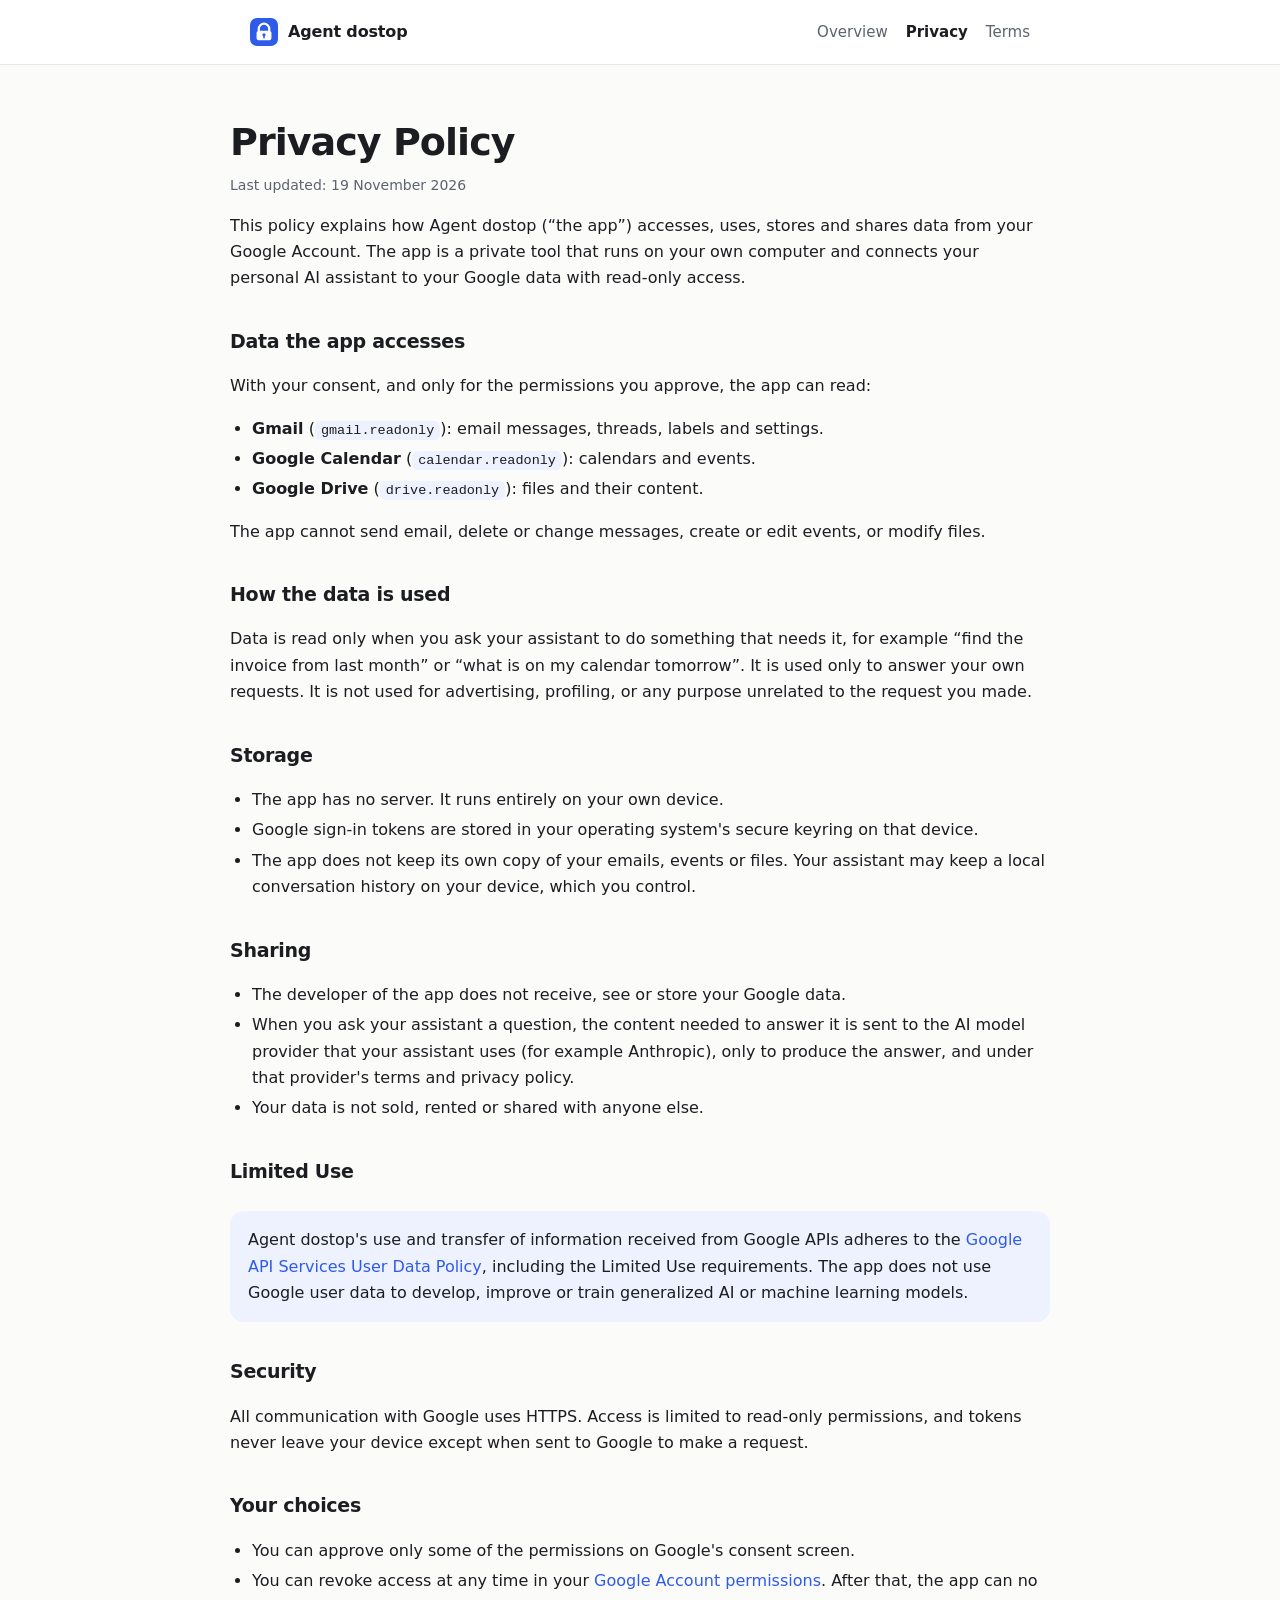
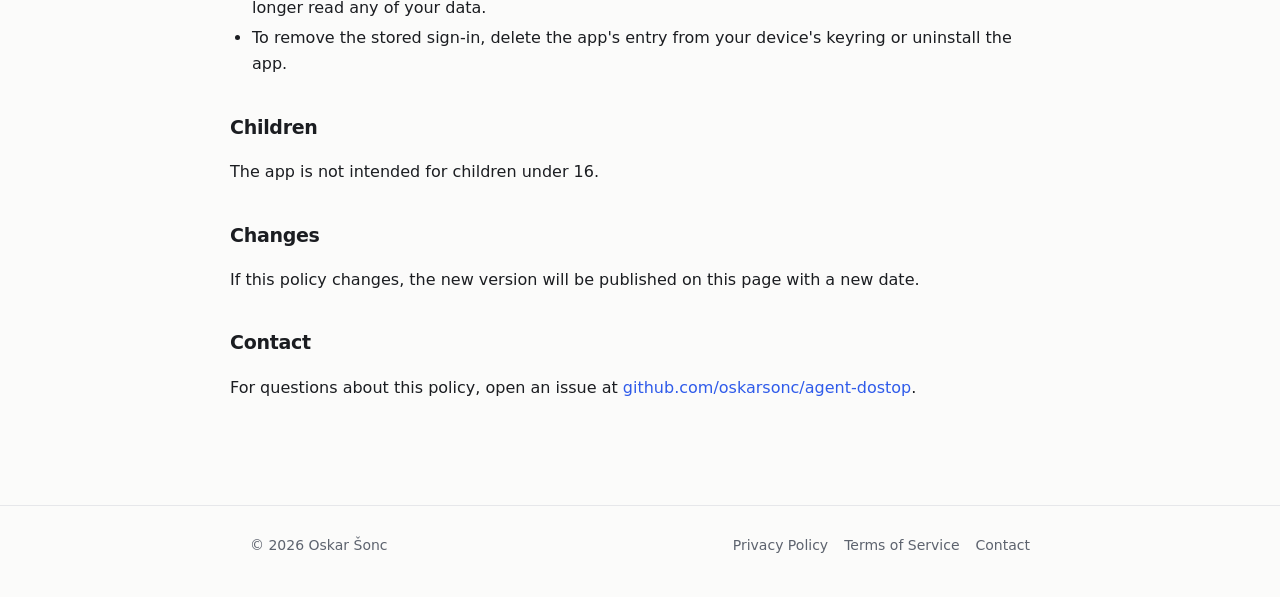
==== privacy.html @ ddd504a5 "Add overview, privacy policy and terms pages Co-Authored-By: Claude Opus 5.5 <noreply@anthropic.com>" ====
<!doctype html>
<html lang="en">
<head>
  <meta charset="utf-8">
  <meta name="viewport" content="width=device-width, initial-scale=1">
  <title>Privacy Policy · Agent dostop</title>
  <meta name="description" content="How Agent dostop accesses, uses and protects Google user data.">
  <link rel="icon" href="assets/logo.svg" type="image/svg+xml">
  <link rel="stylesheet" href="assets/style.css">
</head>
<body>
  <header class="site">
    <div class="wrap">
      <a class="brand" href="./"><img src="assets/logo.svg" alt="" width="28" height="28">Agent dostop</a>
      <nav class="links">
        <a href="./">Overview</a>
        <a href="privacy.html" aria-current="page">Privacy</a>
        <a href="terms.html">Terms</a>
      </nav>
    </div>
  </header>

  <main class="wrap doc">
    <h1>Privacy Policy</h1>
    <p class="updated">Last updated: 19 November 2026</p>

    <p>This policy explains how Agent dostop (“the app”) accesses, uses, stores and shares data from your Google Account. The app is a private tool that runs on your own computer and connects your personal AI assistant to your Google data with read-only access.</p>

    <h2>Data the app accesses</h2>
    <p>With your consent, and only for the permissions you approve, the app can read:</p>
    <ul>
      <li><strong>Gmail</strong> (<code>gmail.readonly</code>): email messages, threads, labels and settings.</li>
      <li><strong>Google Calendar</strong> (<code>calendar.readonly</code>): calendars and events.</li>
      <li><strong>Google Drive</strong> (<code>drive.readonly</code>): files and their content.</li>
    </ul>
    <p>The app cannot send email, delete or change messages, create or edit events, or modify files.</p>

    <h2>How the data is used</h2>
    <p>Data is read only when you ask your assistant to do something that needs it, for example “find the invoice from last month” or “what is on my calendar tomorrow”. It is used only to answer your own requests. It is not used for advertising, profiling, or any purpose unrelated to the request you made.</p>

    <h2>Storage</h2>
    <ul>
      <li>The app has no server. It runs entirely on your own device.</li>
      <li>Google sign-in tokens are stored in your operating system's secure keyring on that device.</li>
      <li>The app does not keep its own copy of your emails, events or files. Your assistant may keep a local conversation history on your device, which you control.</li>
    </ul>

    <h2>Sharing</h2>
    <ul>
      <li>The developer of the app does not receive, see or store your Google data.</li>
      <li>When you ask your assistant a question, the content needed to answer it is sent to the AI model provider that your assistant uses (for example Anthropic), only to produce the answer, and under that provider's terms and privacy policy.</li>
      <li>Your data is not sold, rented or shared with anyone else.</li>
    </ul>

    <h2>Limited Use</h2>
    <div class="note">
      <p>Agent dostop's use and transfer of information received from Google APIs adheres to the <a href="https://developers.google.com/terms/api-services-user-data-policy">Google API Services User Data Policy</a>, including the Limited Use requirements. The app does not use Google user data to develop, improve or train generalized AI or machine learning models.</p>
    </div>

    <h2>Security</h2>
    <p>All communication with Google uses HTTPS. Access is limited to read-only permissions, and tokens never leave your device except when sent to Google to make a request.</p>

    <h2>Your choices</h2>
    <ul>
      <li>You can approve only some of the permissions on Google's consent screen.</li>
      <li>You can revoke access at any time in your <a href="https://myaccount.google.com/permissions">Google Account permissions</a>. After that, the app can no longer read any of your data.</li>
      <li>To remove the stored sign-in, delete the app's entry from your device's keyring or uninstall the app.</li>
    </ul>

    <h2>Children</h2>
    <p>The app is not intended for children under 16.</p>

    <h2>Changes</h2>
    <p>If this policy changes, the new version will be published on this page with a new date.</p>

    <h2>Contact</h2>
    <p>For questions about this policy, open an issue at <a href="https://github.com/oskarsonc/agent-dostop/issues">github.com/oskarsonc/agent-dostop</a>.</p>
  </main>

  <footer class="site">
    <div class="wrap">
      <span>© 2026 Oskar Šonc</span>
      <nav>
        <a href="privacy.html">Privacy Policy</a>
        <a href="terms.html">Terms of Service</a>
        <a href="https://github.com/oskarsonc/agent-dostop/issues">Contact</a>
      </nav>
    </div>
  </footer>
</body>
</html>
---- assets/style.css ----
:root {
  --bg: #fbfbfa;
  --surface: #ffffff;
  --text: #1b1d21;
  --muted: #5d636e;
  --line: #e6e7ea;
  --accent: #2f5bea;
  --accent-soft: #eef2ff;
  --ok: #1a7f52;
  --radius: 14px;
  --font: ui-sans-serif, system-ui, -apple-system, "Segoe UI", Roboto, "Helvetica Neue", Arial, sans-serif;
  --mono: ui-monospace, SFMono-Regular, Menlo, Consolas, monospace;
}

@media (prefers-color-scheme: dark) {
  :root {
    --bg: #0f1115;
    --surface: #161920;
    --text: #e8eaee;
    --muted: #9aa1ad;
    --line: #262a33;
    --accent: #7c9bff;
    --accent-soft: #1b2236;
    --ok: #4cc38a;
  }
}

* { box-sizing: border-box; }

html { -webkit-text-size-adjust: 100%; }

body {
  margin: 0;
  background: var(--bg);
  color: var(--text);
  font: 16px/1.65 var(--font);
}

a { color: var(--accent); text-decoration: none; }
a:hover { text-decoration: underline; }

.wrap { max-width: 820px; margin: 0 auto; padding: 0 20px; }

header.site {
  border-bottom: 1px solid var(--line);
  background: var(--surface);
}
header.site .wrap {
  display: flex; align-items: center; justify-content: space-between;
  height: 64px; gap: 16px;
}
.brand { display: flex; align-items: center; gap: 10px; color: var(--text); font-weight: 650; letter-spacing: -0.01em; }
.brand:hover { text-decoration: none; }
.brand svg { width: 28px; height: 28px; flex: none; }
nav.links { display: flex; gap: 18px; font-size: 15px; }
nav.links a { color: var(--muted); }
nav.links a[aria-current="page"] { color: var(--text); font-weight: 600; }

.hero { padding: 72px 0 40px; }
.eyebrow {
  display: inline-block; font-size: 13px; font-weight: 600; letter-spacing: 0.04em;
  text-transform: uppercase; color: var(--accent); background: var(--accent-soft);
  padding: 4px 10px; border-radius: 999px;
}
h1 { font-size: clamp(32px, 6vw, 46px); line-height: 1.12; letter-spacing: -0.025em; margin: 18px 0 16px; }
.lead { font-size: 19px; color: var(--muted); max-width: 640px; margin: 0; }

h2 { font-size: 22px; letter-spacing: -0.015em; margin: 44px 0 12px; }
h3 { font-size: 17px; margin: 0 0 6px; }
p, li { color: var(--text); }
.muted { color: var(--muted); }

.grid { display: grid; grid-template-columns: repeat(auto-fit, minmax(220px, 1fr)); gap: 16px; margin: 28px 0 8px; }
.card {
  background: var(--surface); border: 1px solid var(--line); border-radius: var(--radius);
  padding: 20px;
}
.card p { margin: 0; color: var(--muted); font-size: 15px; }
.icon { width: 34px; height: 34px; border-radius: 10px; background: var(--accent-soft); color: var(--accent);
  display: grid; place-items: center; margin-bottom: 12px; }
.icon svg { width: 18px; height: 18px; }

table { width: 100%; border-collapse: collapse; background: var(--surface); border: 1px solid var(--line);
  border-radius: var(--radius); overflow: hidden; font-size: 15px; }
th, td { text-align: left; padding: 12px 16px; border-bottom: 1px solid var(--line); vertical-align: top; }
tr:last-child td { border-bottom: 0; }
th { font-size: 13px; text-transform: uppercase; letter-spacing: 0.04em; color: var(--muted); font-weight: 600; }
code { font: 13.5px var(--mono); background: var(--accent-soft); padding: 2px 6px; border-radius: 6px; word-break: break-word; }
.table-scroll { overflow-x: auto; }

.badge { display: inline-block; font-size: 12px; font-weight: 600; color: var(--ok); border: 1px solid currentColor;
  border-radius: 999px; padding: 1px 8px; white-space: nowrap; }

.doc { padding: 56px 0 24px; }
.doc h1 { font-size: clamp(30px, 5vw, 38px); margin-top: 0; }
.doc h2 { font-size: 19px; margin-top: 34px; }
.doc ul { padding-left: 22px; }
.doc li { margin: 4px 0; }
.updated { color: var(--muted); font-size: 14px; margin-top: -6px; }
.note { background: var(--accent-soft); border-radius: var(--radius); padding: 16px 18px; margin: 24px 0; }
.note p { margin: 0; }

footer.site { border-top: 1px solid var(--line); margin-top: 64px; padding: 28px 0 40px; font-size: 14px; color: var(--muted); }
footer.site .wrap { display: flex; flex-wrap: wrap; justify-content: space-between; gap: 12px; }
footer.site nav { display: flex; gap: 16px; }
footer.site a { color: var(--muted); }

@media (max-width: 520px) {
  nav.links { gap: 12px; font-size: 14px; }
  .hero { padding-top: 48px; }
  th, td { padding: 10px 12px; }
}
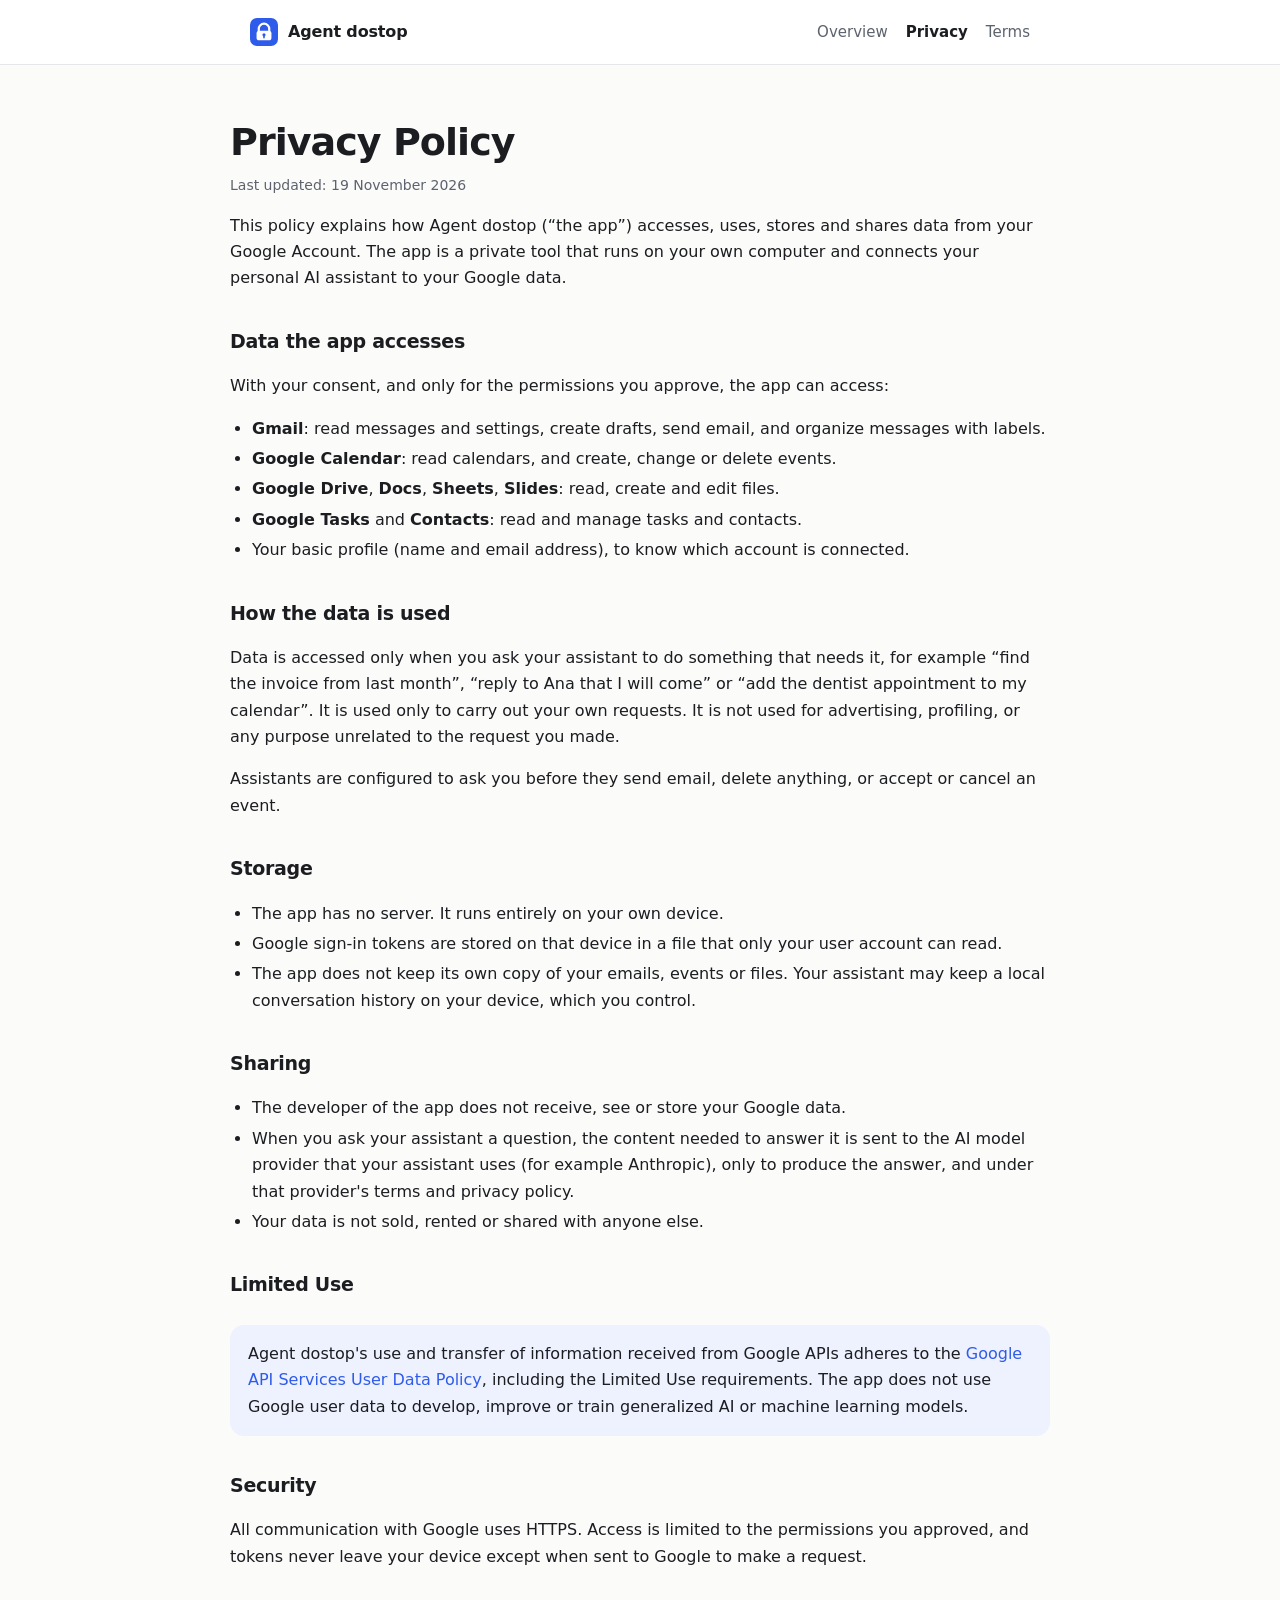
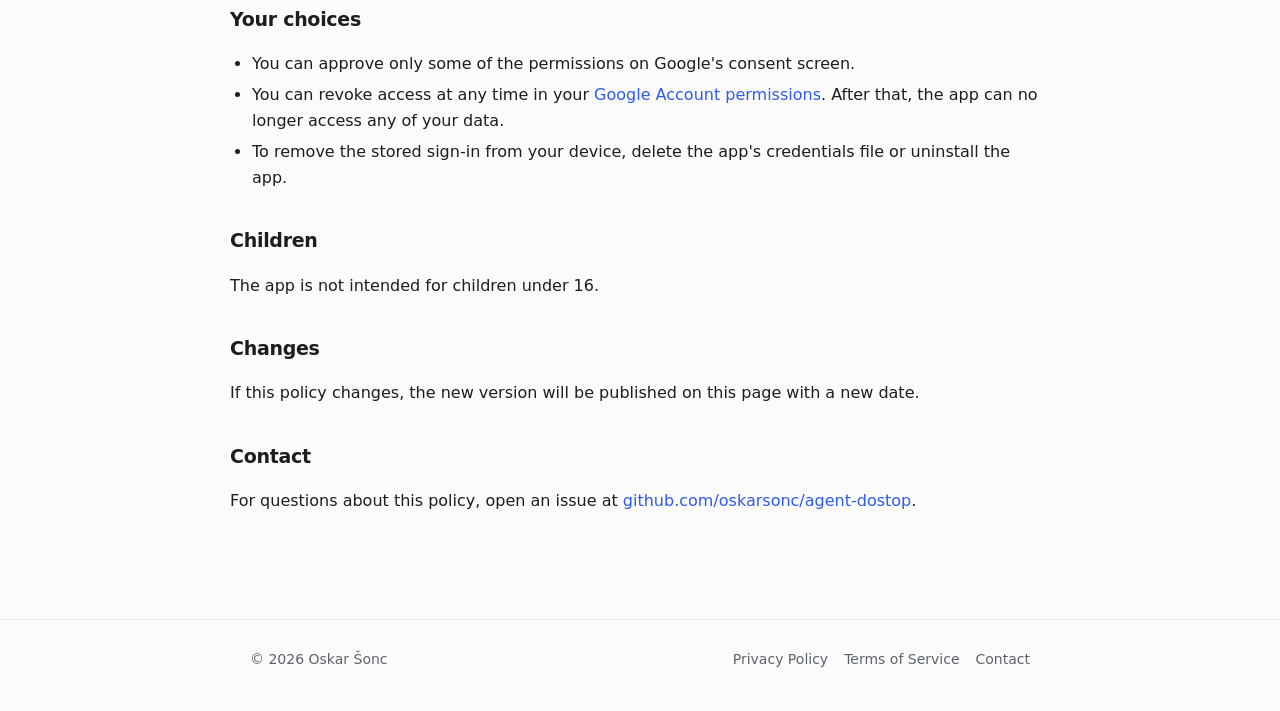
==== commit 98fdcdb1: "Describe full access: Gmail send, Calendar, Drive, Docs, Sheets, Slides, Tasks, Contacts Co-Authored" ====
--- a/privacy.html
+++ b/privacy.html
@@ -24,24 +24,26 @@
     <h1>Privacy Policy</h1>
     <p class="updated">Last updated: 19 November 2026</p>
 
-    <p>This policy explains how Agent dostop (“the app”) accesses, uses, stores and shares data from your Google Account. The app is a private tool that runs on your own computer and connects your personal AI assistant to your Google data with read-only access.</p>
+    <p>This policy explains how Agent dostop (“the app”) accesses, uses, stores and shares data from your Google Account. The app is a private tool that runs on your own computer and connects your personal AI assistant to your Google data.</p>
 
     <h2>Data the app accesses</h2>
-    <p>With your consent, and only for the permissions you approve, the app can read:</p>
+    <p>With your consent, and only for the permissions you approve, the app can access:</p>
     <ul>
-      <li><strong>Gmail</strong> (<code>gmail.readonly</code>): email messages, threads, labels and settings.</li>
-      <li><strong>Google Calendar</strong> (<code>calendar.readonly</code>): calendars and events.</li>
-      <li><strong>Google Drive</strong> (<code>drive.readonly</code>): files and their content.</li>
+      <li><strong>Gmail</strong>: read messages and settings, create drafts, send email, and organize messages with labels.</li>
+      <li><strong>Google Calendar</strong>: read calendars, and create, change or delete events.</li>
+      <li><strong>Google Drive</strong>, <strong>Docs</strong>, <strong>Sheets</strong>, <strong>Slides</strong>: read, create and edit files.</li>
+      <li><strong>Google Tasks</strong> and <strong>Contacts</strong>: read and manage tasks and contacts.</li>
+      <li>Your basic profile (name and email address), to know which account is connected.</li>
     </ul>
-    <p>The app cannot send email, delete or change messages, create or edit events, or modify files.</p>
 
     <h2>How the data is used</h2>
-    <p>Data is read only when you ask your assistant to do something that needs it, for example “find the invoice from last month” or “what is on my calendar tomorrow”. It is used only to answer your own requests. It is not used for advertising, profiling, or any purpose unrelated to the request you made.</p>
+    <p>Data is accessed only when you ask your assistant to do something that needs it, for example “find the invoice from last month”, “reply to Ana that I will come” or “add the dentist appointment to my calendar”. It is used only to carry out your own requests. It is not used for advertising, profiling, or any purpose unrelated to the request you made.</p>
+    <p>Assistants are configured to ask you before they send email, delete anything, or accept or cancel an event.</p>
 
     <h2>Storage</h2>
     <ul>
       <li>The app has no server. It runs entirely on your own device.</li>
-      <li>Google sign-in tokens are stored in your operating system's secure keyring on that device.</li>
+      <li>Google sign-in tokens are stored on that device in a file that only your user account can read.</li>
       <li>The app does not keep its own copy of your emails, events or files. Your assistant may keep a local conversation history on your device, which you control.</li>
     </ul>
 
@@ -58,13 +60,13 @@
     </div>
 
     <h2>Security</h2>
-    <p>All communication with Google uses HTTPS. Access is limited to read-only permissions, and tokens never leave your device except when sent to Google to make a request.</p>
+    <p>All communication with Google uses HTTPS. Access is limited to the permissions you approved, and tokens never leave your device except when sent to Google to make a request.</p>
 
     <h2>Your choices</h2>
     <ul>
       <li>You can approve only some of the permissions on Google's consent screen.</li>
-      <li>You can revoke access at any time in your <a href="https://myaccount.google.com/permissions">Google Account permissions</a>. After that, the app can no longer read any of your data.</li>
-      <li>To remove the stored sign-in, delete the app's entry from your device's keyring or uninstall the app.</li>
+      <li>You can revoke access at any time in your <a href="https://myaccount.google.com/permissions">Google Account permissions</a>. After that, the app can no longer access any of your data.</li>
+      <li>To remove the stored sign-in from your device, delete the app's credentials file or uninstall the app.</li>
     </ul>
 
     <h2>Children</h2>
